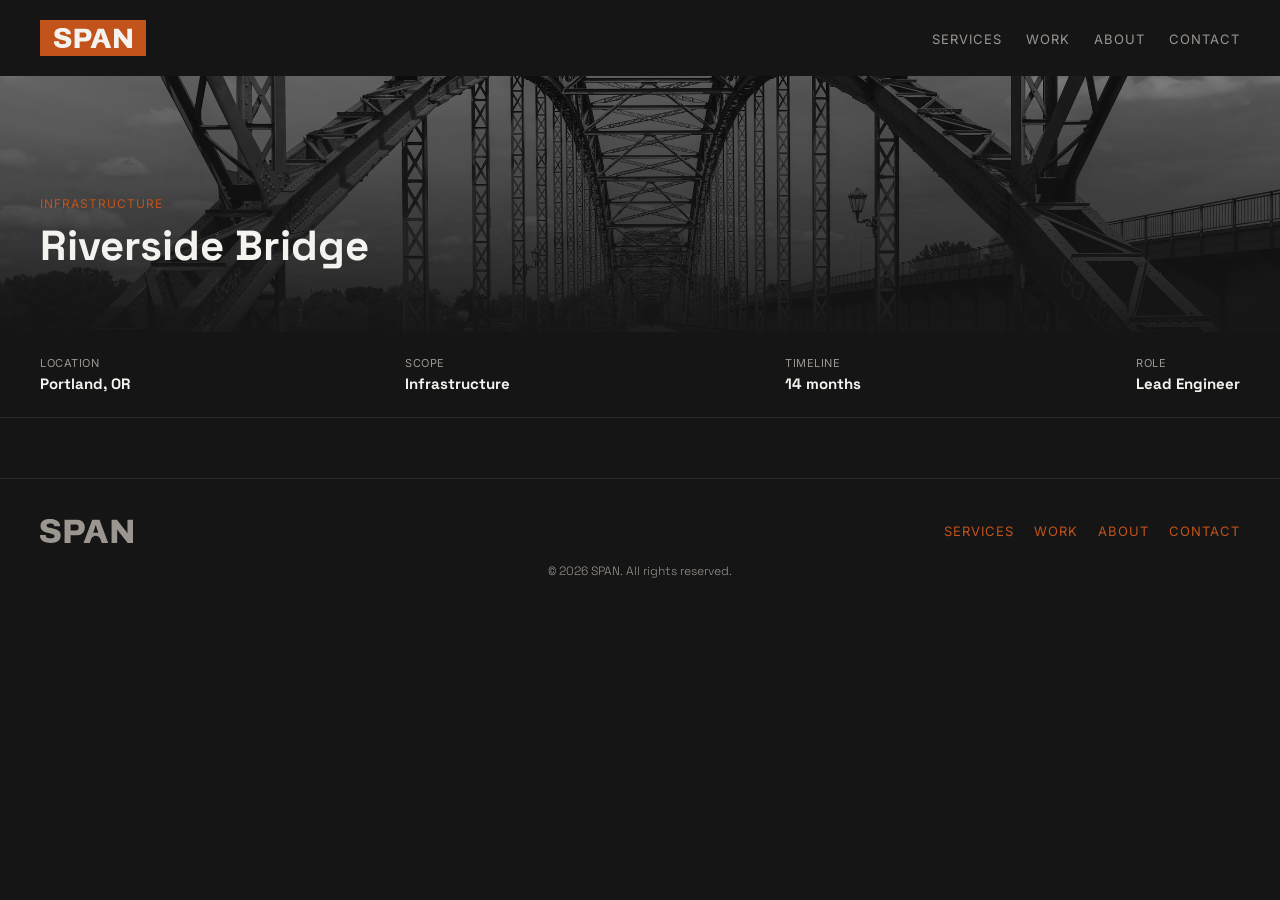
==== project.html @ c6a76f96 "Add project hero section and quick facts to project.html; enhance layout and styling" ====
<!doctype html>
<html lang="en">
  <head>
    <meta charset="UTF-8" />
    <meta name="viewport" content="width=device-width, initial-scale=1.0" />
    <title>Riverside Bridge - SPAN</title>
    <link rel="stylesheet" href="css/stylesheet.css" />
  </head>
  <body>
    <!-- NAVBAR -->
    <header>
      <nav>
        <a href="index.html" class="logo-badge">
          <img src="assets/logo/span-logo-large.svg" alt="SPAN logo" />
        </a>
        <ul class="nav-links">
          <li><a href="index.html#services">Services</a></li>
          <li><a href="index.html#work">Work</a></li>
          <li><a href="index.html#about">About</a></li>
          <li><a href="index.html#contact">Contact</a></li>
        </ul>
      </nav>
    </header>

    <main>
      <!-- Project Hero -->
      <section class="project-hero">
        <div class="project-hero-content">
          <span class="project-tag">Infrastructure</span>
          <h1>Riverside Bridge</h1>
        </div>
      </section>

      <!-- Quick Facts -->
      <section class="quick-facts">
        <div class="fact">
          <span class="fact-label">Location</span>
          <span class="fact-value">Portland, OR</span>
        </div>
        <div class="fact">
          <span class="fact-label">Scope</span>
          <span class="fact-value">Infrastructure</span>
        </div>
        <div class="fact">
          <span class="fact-label">Timeline</span>
          <span class="fact-value">14 months</span>
        </div>
        <div class="fact">
          <span class="fact-label">Role</span>
          <span class="fact-value">Lead Engineer</span>
        </div>
      </section>
    </main>

    <!-- Footer -->
    <footer>
      <div class="footer-top">
        <svg viewBox="0 0 1651.9 425.9" class="footer-logo-svg">
          <g>
            <path
              fill="currentColor"
              d="M189.2,425.6c-25.9,0-50.3-2.3-73-6.9-22.8-4.6-42.8-12.1-60.2-22.5s-31-24-41-41c-10-16.9-15-37.7-15-62.5v-5.4c0-2,.2-3.6.6-4.8h103.6c0,1.2,0,2.7-.3,4.5-.2,1.8-.3,3.3-.3,4.5,0,12.8,3.3,23,9.9,30.8s15.9,13.4,27.8,16.8c12,3.4,25.9,5.1,41.9,5.1s17-.4,24.5-1.2c7.6-.8,14.4-2.2,20.4-4.2s11.3-4.5,15.9-7.5c4.6-3,8-6.6,10.2-10.8,2.2-4.2,3.3-9.1,3.3-14.7,0-9.2-3.5-16.8-10.5-22.8s-16.4-11-28.1-15c-11.8-4-25.1-7.8-39.8-11.4-14.8-3.6-30.1-7.4-46.1-11.4-16-4-31.3-9-46.1-15-14.8-6-28-13.6-39.8-22.8s-21.2-20.6-28.1-34.4c-7-13.8-10.5-30.4-10.5-50s4.6-40.2,13.8-56c9.2-15.8,21.9-28.6,38-38.6,16.2-10,34.8-17.3,56-21.9C137.3,2.3,159.8,0,183.8,0s45.6,2.4,66.2,7.2c20.5,4.8,38.8,12.3,54.8,22.5s28.4,23,37.4,38.3c9,15.4,13.7,33.8,14.1,55.4v7.2h-103v-4.2c0-9.2-2.5-17.3-7.5-24.2-5-7-12.5-12.6-22.4-16.8-10-4.2-22.4-6.3-37.1-6.3s-27.2,1.4-37.4,4.2c-10.2,2.8-18,6.8-23.3,12-5.4,5.2-8.1,11.4-8.1,18.6s3.5,16,10.5,21.6c7,5.6,16.5,10.4,28.4,14.4,12,4,25.3,7.7,40.1,11.1,14.8,3.4,30,7,45.8,10.8s31,8.6,45.8,14.4c14.8,5.8,28.1,13.2,40.1,22.1,12,9,21.5,20.1,28.4,33.2,7,13.2,10.5,29.1,10.5,47.9,0,32.7-7.7,59.1-23,79-15.4,20-36.5,34.5-63.5,43.7s-57.4,13.8-91.3,13.8h0l-.1-.3Z"
            />
            <path
              fill="currentColor"
              d="M435.8,425.6V14.4h226.3c27.9,0,51.8,5.7,71.5,17.1,19.8,11.4,34.9,27.2,45.5,47.3,10.6,20.2,15.9,43.8,15.9,70.9s-5.5,52.1-16.5,72.4c-11,20.4-26.5,36.2-46.7,47.6s-44.2,17.1-72.1,17.1h-116.7v138.9h-107.2v-.1ZM543,204.1h91.6c16.8,0,29.5-4.7,38.3-14.1,8.8-9.4,13.2-22.4,13.2-39.2s-1.9-21.8-5.7-29.3c-3.8-7.6-9.5-13.5-17.1-17.7s-17.2-6.3-28.7-6.3h-91.6v106.6h0Z"
            />
            <path
              fill="currentColor"
              d="M1270.4,425.6V14.4h95.2l149.7,191c2.8,3.2,6.5,7.8,11.1,13.8s9.1,12.1,13.5,18.3,7.6,11.1,9.6,14.7l3-.6V14.4h99.4v411.3h-94.6l-158.7-201.1c-5.2-6.4-10.1-13-14.7-19.8s-8.3-12.4-11.1-16.8l-3,.6v237.1h-99.4v-.1Z"
            />
            <path
              fill="currentColor"
              d="M1056.3,14.4h-128.7l-154.5,411.3h110.2l23.3-67.8c.4-1.1.8-2.2,1.2-3.4h0c12.6-34.2,45.2-57.2,81.7-57.3,36.7-.1,69.7,22.9,82.3,57.2h0l24.5,71.2h114.3L1056.3,14.4ZM971.6,162.2c3-9.6,6-19.2,9-28.7s5.3-18.2,6.9-25.7h4.2c2,5.6,4,12.2,6,19.8s4.1,15.1,6.3,22.4c2.2,7.4,4.4,14.4,6.6,20.9,2.2,6.6,4.1,12.1,5.7,16.5l19.7,58.4h-92.6l20.2-58.4c2.4-7.2,5.1-15.6,8.1-25.1h0l-.1-.1Z"
            />
          </g>
        </svg>
        <div class="footer-nav">
          <a href="index.html#services">Services</a>
          <a href="index.html#work">Work</a>
          <a href="index.html#about">About</a>
          <a href="index.html#contact">Contact</a>
        </div>
      </div>
      <p class="footer-copyright">&copy; 2026 SPAN. All rights reserved.</p>
    </footer>

    <script src="js/main.js"></script>
  </body>
</html>
---- css/stylesheet.css ----
/* Fonts */

@import url("https://fonts.googleapis.com/css2?family=Inter:ital,opsz,wght@0,14..32,100..900;1,14..32,100..900&family=Space+Grotesk:wght@300..700&display=swap");

/* RESET */

* {
  margin: 0;
  padding: 0;
  box-sizing: border-box;
}

/* Brand variables */

:root {
  --color-background: #151515;
  --color-charcoal: #1a1a1a;
  --color-offwhite: #f5f3ef;
  --color-steel: #9c9691;
  --color-rust: #c1531b;

  --font-header: "Space Grotesk", sans-serif;
  --font-body: "Inter", sans-serif;
}

body {
  font-family: var(--font-body);
  background-color: var(--color-background);
  color: var(--color-offwhite);
}

/* Header / Nav */

header {
  padding: 20px 40px;
}

nav {
  display: flex;
  justify-content: space-between;
  align-items: center;
}

.logo-badge {
  background-color: var(--color-rust);
  padding: 8px 14px;
  display: inline-block;
}

.logo-badge img {
  height: 20px;
  display: block;
}

.nav-links {
  display: flex;
  list-style: none;
  gap: 24px;
}

.nav-links a {
  color: var(--color-steel);
  text-decoration: none;
  font-size: 13px;
  letter-spacing: 1px;
  text-transform: uppercase;
}

/* Hero */

.hero {
  position: relative;
  text-align: center;
  padding: 160px 20px;
}

.hero::before {
  content: "";
  position: absolute;
  inset: 0;
  background-image: url("../assets/images/homepage-hero-image.jpg");
  background-size: cover;
  background-position: center;
  filter: grayscale(100%);
  z-index: 0;
}

.hero-overlay {
  position: absolute;
  inset: 0;
  background: linear-gradient(
    180deg,
    rgba(21, 21, 21, 0.75),
    rgba(21, 21, 21, 1)
  );
  z-index: 0;
}

.hero-content {
  position: relative;
  z-index: 1;
}

.hero h1 {
  font-family: var(--font-header);
  font-size: 48px;
  font-weight: 700;
  line-height: 1.1;
  margin-bottom: 24px;
}

.hero p {
  color: var(--color-steel);
  font-size: 15px;
  margin-bottom: 24px;
}

.btn-primary {
  display: inline-block;
  background-color: var(--color-rust);
  color: var(--color-offwhite);
  padding: 12px 28px;
  border-radius: 4px;
  text-decoration: none;
  font-weight: 600;
}

/* Services */

.services {
  padding: 80px 40px;
}

.services h2 {
  font-size: 13px;
  letter-spacing: 1px;
  color: var(--color-steel);
  text-transform: uppercase;
  margin-bottom: 24px;
}

.services-grid {
  display: grid;
  grid-template-columns: repeat(3, 1fr);
  gap: 20px;
}

.service-card {
  background-color: #1e1e1e;
  border: 1px solid #2a2a2a;
  border-radius: 8px;
  padding: 24px;
  text-align: center;
}

.service-icon {
  width: 32px;
  height: 32px;
  display: block;
}

.service-card h3 {
  font-family: var(--font-header);
  font-size: 18px;
}

.service-icon-badge {
  width: 60px;
  height: 60px;
  background-color: var(--color-rust);
  border-radius: 8px;
  display: flex;
  align-items: center;
  justify-content: center;
  margin: 0 auto 16px;
}

/* Featured Projects */

.projects {
  padding: 0 40px 80px;
}

.projects h2 {
  font-size: 13px;
  letter-spacing: 1px;
  color: var(--color-steel);
  text-transform: uppercase;
  margin-bottom: 24px;
}

.projects-grid {
  display: grid;
  grid-template-columns: repeat(2, 1fr);
  gap: 20px;
}

.project-card {
  display: block;
  text-decoration: none;
  border-radius: 8px;
  overflow: hidden;
  background-color: #1e1e1e;
}

.project-card img {
  width: 100%;
  height: 240px;
  object-fit: cover;
  display: block;
  filter: grayscale(100%);
}

.project-info {
  padding: 16px 20px;
}

.project-info h3 {
  font-family: var(--font-header);
  color: var(--color-offwhite);
  font-size: 16px;
  margin-bottom: 4px;
}

.project-info p {
  color: var(--color-steel);
  font-size: 13px;
}

/* Stats */

.stats {
  display: flex;
  justify-content: space-around;
  background-color: #1e1e1e;
  border: 1px solid #2a2a2a;
  border-radius: 8px;
  margin: 0 40px 80px;
  padding: 32px 32px;
}

.stat {
  text-align: center;
}

.stat-number {
  font-family: var(--font-header);
  font-size: 32px;
  font-weight: 700;
  color: var(--color-rust);
}

.stat-label {
  color: var(--color-steel);
  font-size: 12px;
  letter-spacing: 1px;
  text-transform: uppercase;
  margin-top: 4px;
}

/* Why Us */

.why-us {
  padding: 0 40px 80px;
  max-width: none;
}

.why-container {
  display: flex;
  gap: 40px;
  align-items: flex-start;
}

.why-list {
  flex: 1;
}

.why-image {
  flex: 1;
}

.why-image img {
  width: 100%;
  height: 480px;
  object-fit: cover;
  border-radius: 8px;
  display: block;
  filter: grayscale(100%);
}

.why-us h2 {
  font-size: 13px;
  letter-spacing: 1px;
  color: var(--color-steel);
  text-transform: uppercase;
  margin-bottom: 24px;
}

.why-item {
  border-top: 1px solid #2a2a2a;
  padding: 16px 0;
  cursor: pointer;
}

.why-item:last-child {
  border-bottom: 1px solid #2a2a2a;
}

.why-header {
  display: flex;
  align-items: baseline;
  gap: 12px;
}

.why-number {
  color: var(--color-steel);
  font-size: 25px;
}

.why-item.active .why-number {
  color: var(--color-rust);
}

.why-title {
  font-family: var(--font-header);
  font-weight: 700;
  font-size: 16px;
}

.why-item.active .why-title {
  color: var(--color-rust);
}

.why-body {
  max-height: 0;
  overflow: hidden;
  transition: max-height 0.3s ease;
}

.why-item.active .why-body {
  max-height: 200px;
}

.why-body p {
  color: var(--color-steel);
  font-size: 13px;
  line-height: 1.6;
  padding-top: 10px;
}

/* Footer */

footer {
  padding: 40px;
  border-top: 1px solid #2a2a2a;
  text-align: center;
}

.footer-top {
  display: flex;
  justify-content: space-between;
  align-items: center;
  margin-bottom: 20px;
}

.footer-logo-svg {
  height: 24px;
  width: auto;
  color: var(--color-steel);
  display: block;
}

.footer-nav {
  display: flex;
  gap: 20px;
}

.footer-nav a {
  color: var(--color-rust);
  text-decoration: none;
  font-size: 13px;
  letter-spacing: 1px;
  text-transform: uppercase;
}

.footer-copyright {
  color: var(--color-steel);
  font-family: var(--font-header);
  font-weight: 100;
  font-size: 12px;
}

.about {
  display: flex;
  gap: 40px;
  align-items: center;
  padding: 0 40px 80px;
}

.about-text {
  flex: 1;
}

.about-text h2 {
  font-size: 13px;
  letter-spacing: 1px;
  color: var(--color-steel);
  text-transform: uppercase;
  margin-bottom: 16px;
}

.about-logo-badge {
  margin-bottom: 20px;
}

.about-logo-badge img {
  height: 32px;
}

.about-text p {
  color: var(--color-offwhite);
  font-size: 14px;
  line-height: 1.7;
}

.about-image {
  flex: 1;
}

.about-image img {
  width: 100%;
  height: 480px;
  object-fit: cover;
  border-radius: 8px;
  display: block;
}

.contact {
  background-color: #1e1e1e;
  border: 1px solid #2a2a2a;
  border-radius: 8px;
  margin: 0 40px 80px;
  padding: 60px 20px;
  text-align: center;
}

.contact h2 {
  font-family: var(--font-header);
  font-size: 28px;
  font-weight: 700;
  margin-bottom: 12px;
}

.contact p {
  color: var(--color-steel);
  font-size: 14px;
  margin-bottom: 20px;
}
.contact-info {
  display: flex;
  flex-direction: column;
  gap: 6px;
}

.contact-info a,
.contact-info span {
  color: var(--color-rust);
  text-decoration: none;
  font-size: 15px;
}

/* Project Hero */

.project-hero {
  position: relative;
  padding: 120px 40px 60px;
  overflow: hidden;
}

.project-hero::before {
  content: "";
  position: absolute;
  inset: 0;
  background-image: url("../assets/images/riverside-bridge.jpg");
  background-size: cover;
  background-position: center;
  filter: grayscale(100%);
  z-index: 0;
}

.project-hero::after {
  content: "";
  position: absolute;
  inset: 0;
  background: linear-gradient(
    180deg,
    rgba(21, 21, 21, 0.5),
    rgba(21, 21, 21, 0.95)
  );
  z-index: 0;
}

.project-hero-content {
  position: relative;
  z-index: 1;
}

.project-tag {
  display: block;
  color: var(--color-rust);
  font-size: 12px;
  letter-spacing: 1px;
  text-transform: uppercase;
  margin-bottom: 8px;
}

.project-hero h1 {
  font-family: var(--font-header);
  font-size: 42px;
  font-weight: 700;
}

/* Quick-facts */

.quick-facts {
  display: flex;
  justify-content: space-between;
  padding: 24px 40px;
  border-bottom: 1px solid #2a2a2a;
  margin-bottom: 60px;
}

.fact {
  display: flex;
  flex-direction: column;
  gap: 4px;
}

.fact-label {
  color: var(--color-steel);
  font-size: 11px;
  letter-spacing: 0.5px;
  text-transform: uppercase;
}

.fact-value {
  font-family: var(--font-header);
  font-weight: 700;
  font-size: 15px;
}
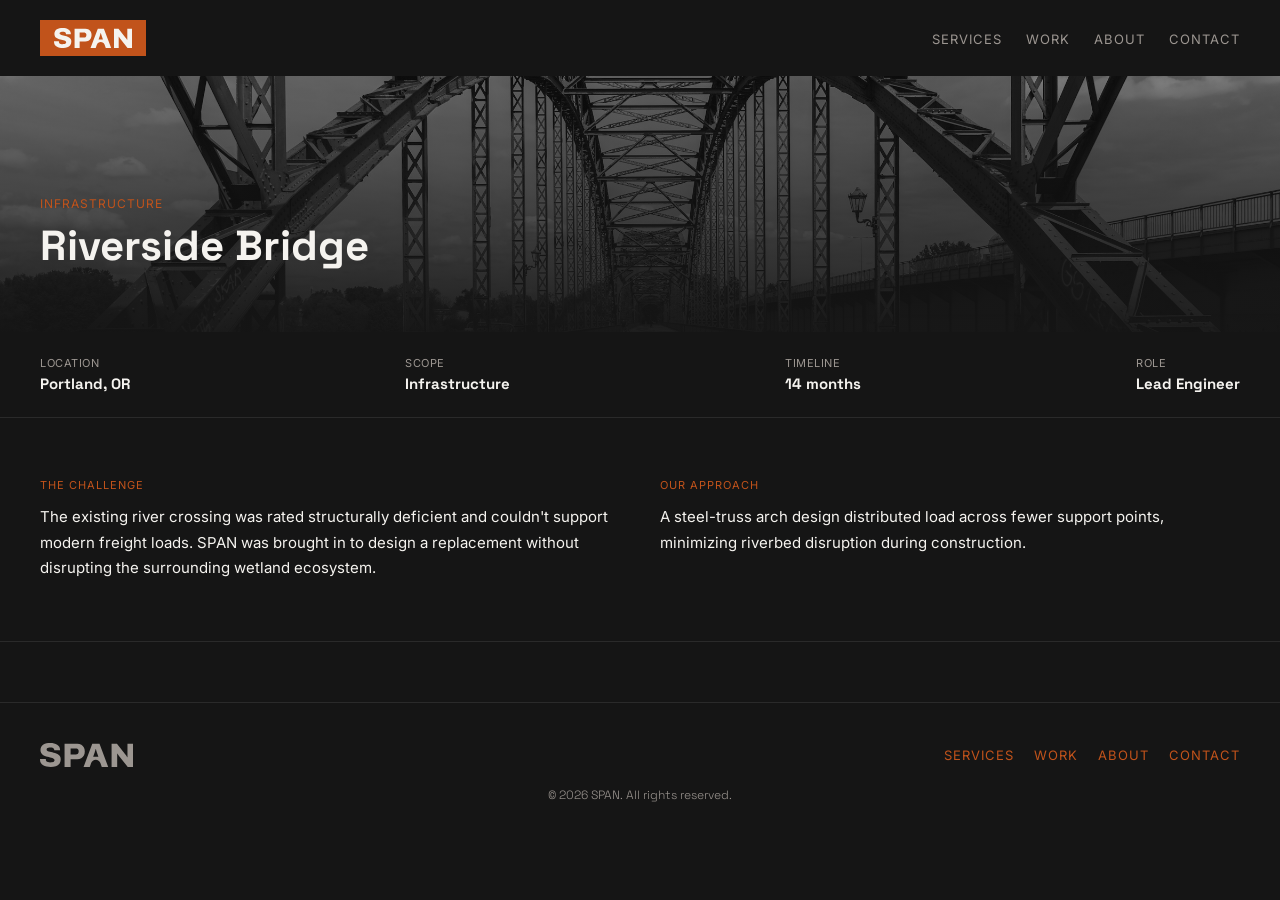
==== commit da931cc5: "Add Challenge and Approach section to project.html; enhance layout and styling in stylesheet.css" ====
--- a/project.html
+++ b/project.html
@@ -50,6 +50,25 @@
           <span class="fact-value">Lead Engineer</span>
         </div>
       </section>
+
+      <!-- Challenge + Approach -->
+      <section class="challenge-approach">
+        <div class="ca-block">
+          <span class="ca-label">The Challenge</span>
+          <p>
+            The existing river crossing was rated structurally deficient and
+            couldn't support modern freight loads. SPAN was brought in to design
+            a replacement without disrupting the surrounding wetland ecosystem.
+          </p>
+        </div>
+        <div class="ca-block">
+          <span class="ca-label">Our Approach</span>
+          <p>
+            A steel-truss arch design distributed load across fewer support
+            points, minimizing riverbed disruption during construction.
+          </p>
+        </div>
+      </section>
     </main>
 
     <!-- Footer -->
--- a/css/stylesheet.css
+++ b/css/stylesheet.css
@@ -548,3 +548,31 @@
   font-weight: 700;
   font-size: 15px;
 }
+
+/* Challenge + Approach */
+.challenge-approach {
+  display: flex;
+  gap: 40px;
+  padding: 0 40px 60px;
+  border-bottom: 1px solid #2a2a2a;
+  margin-bottom: 60px;
+}
+
+.ca-block {
+  flex: 1;
+}
+
+.ca-label {
+  display: block;
+  color: var(--color-rust);
+  font-size: 11px;
+  letter-spacing: 1px;
+  text-transform: uppercase;
+  margin-bottom: 12px;
+}
+
+.ca-block p {
+  font-size: 15px;
+  line-height: 1.7;
+  color: var(--color-offwhite);
+}
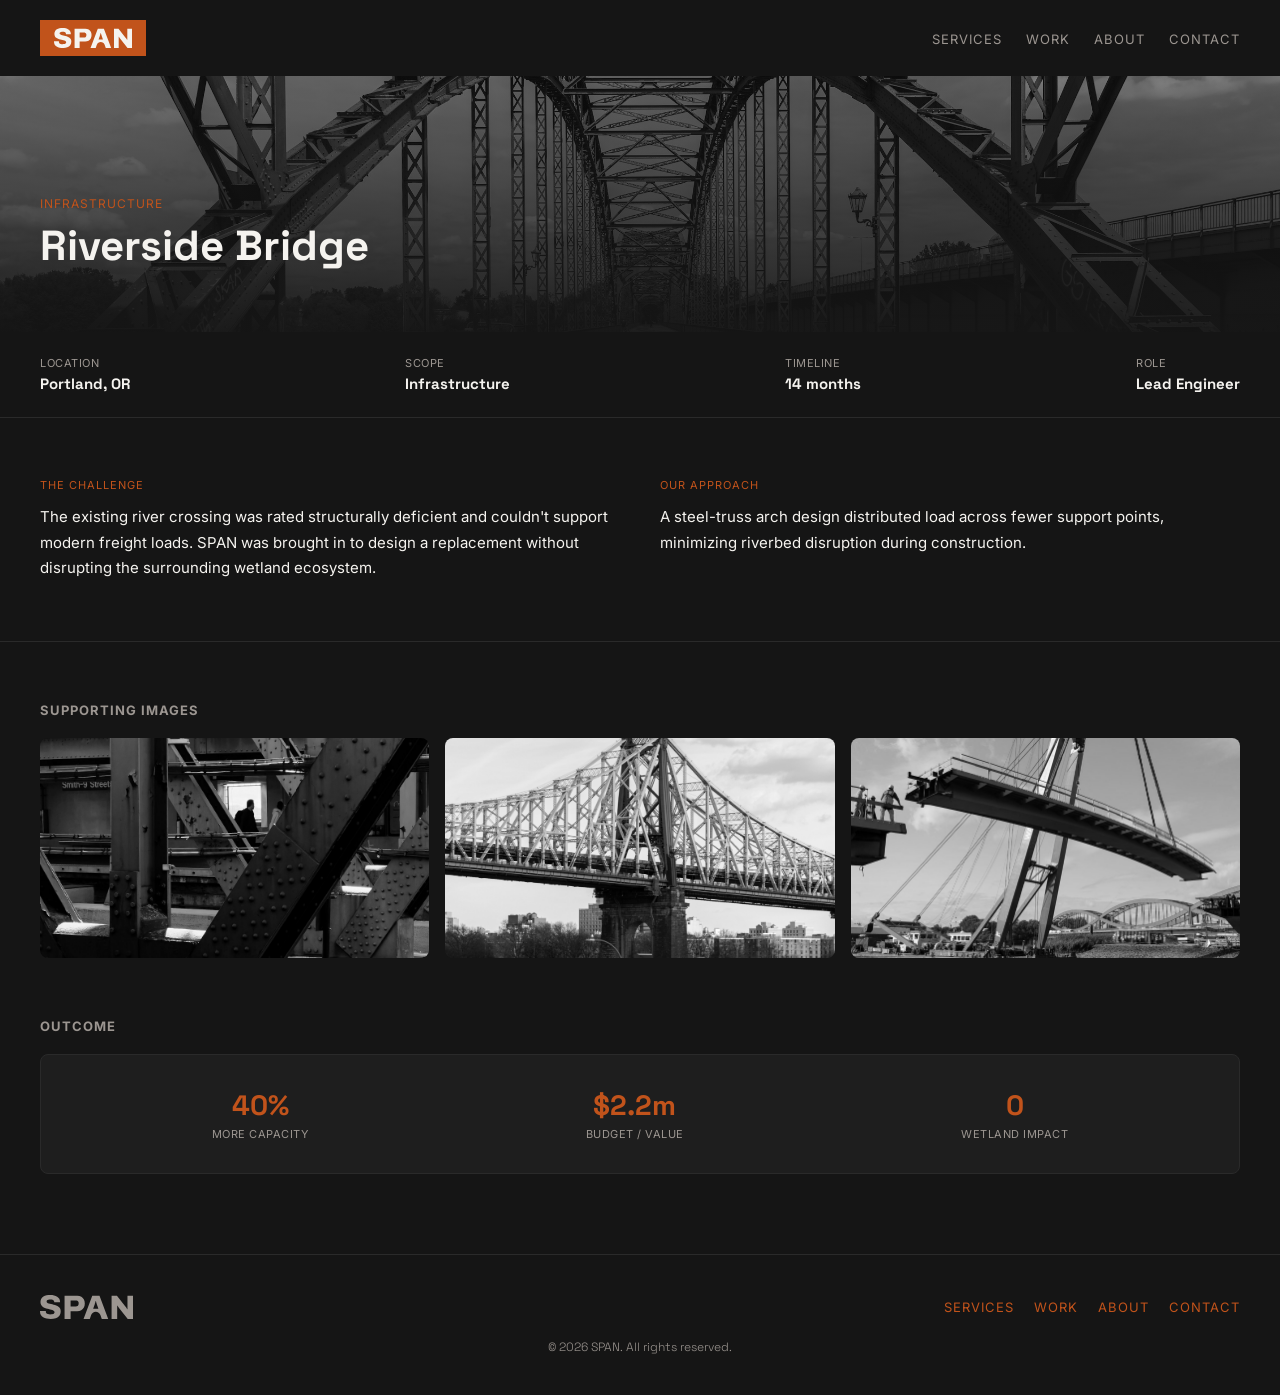
==== commit a457d943: "Refactor code structure for improved readability and maintainability" ====
--- a/project.html
+++ b/project.html
@@ -69,6 +69,44 @@
           </p>
         </div>
       </section>
+
+      <!-- Supporting Images -->
+      <section class="supporting-images">
+        <h2>supporting Images</h2>
+        <div class="supporting-grid">
+          <img
+            src="assets/images/riverside-detail-1.jpg"
+            alt="Structural detail of River Bridge"
+          />
+          <img
+            src="assets/images/riverside-detail-2.jpg"
+            alt="Riverside Bridge span view"
+          />
+          <img
+            src="assets/images/riverside-detail-3.jpg"
+            alt="Riverside Bridge construction"
+          />
+        </div>
+      </section>
+
+      <!-- Outcome -->
+      <section class="outcome">
+        <h2>Outcome</h2>
+        <div class="outcome-stats">
+          <div class="outcome-stat">
+            <div class="outcome-number">40%</div>
+            <div class="outcome-label">More Capacity</div>
+          </div>
+          <div class="outcome-stat">
+            <div class="outcome-number">$2.2m</div>
+            <div class="outcome-label">Budget / Value</div>
+          </div>
+          <div class="outcome-stat">
+            <div class="outcome-number">0</div>
+            <div class="outcome-label">Wetland Impact</div>
+          </div>
+        </div>
+      </section>
     </main>
 
     <!-- Footer -->
--- a/css/stylesheet.css
+++ b/css/stylesheet.css
@@ -550,6 +550,7 @@
 }
 
 /* Challenge + Approach */
+
 .challenge-approach {
   display: flex;
   gap: 40px;
@@ -576,3 +577,74 @@
   line-height: 1.7;
   color: var(--color-offwhite);
 }
+
+/* Supporting Images */
+
+.supporting-images {
+  padding: 0 40px 60px;
+}
+
+.supporting-images h2 {
+  font-size: 13px;
+  letter-spacing: 1px;
+  color: var(--color-steel);
+  text-transform: uppercase;
+  margin-bottom: 20px;
+}
+
+.supporting-grid {
+  display: grid;
+  grid-template-columns: repeat(3, 1fr);
+  gap: 16px;
+}
+
+.supporting-grid img {
+  width: 100%;
+  height: 220px;
+  object-fit: cover;
+  border-radius: 8px;
+  display: block;
+  filter: grayscale(100%);
+}
+
+/* Outcome */
+
+.outcome {
+  padding: 0 40px 80px;
+}
+
+.outcome h2 {
+  font-size: 13px;
+  letter-spacing: 1px;
+  color: var(--color-steel);
+  text-transform: uppercase;
+  margin-bottom: 20px;
+}
+
+.outcome-stats {
+  display: flex;
+  justify-content: space-around;
+  background-color: #1e1e1e;
+  border: 1px solid #2a2a2a;
+  border-radius: 8px;
+  padding: 32px;
+}
+
+.outcome-stat {
+  text-align: center;
+}
+
+.outcome-number {
+  font-family: var(--font-header);
+  font-size: 28px;
+  font-weight: 700;
+  color: var(--color-rust);
+}
+
+.outcome-label {
+  color: var(--color-steel);
+  font-size: 11px;
+  letter-spacing: 0.5px;
+  text-transform: uppercase;
+  margin-top: 4px;
+}
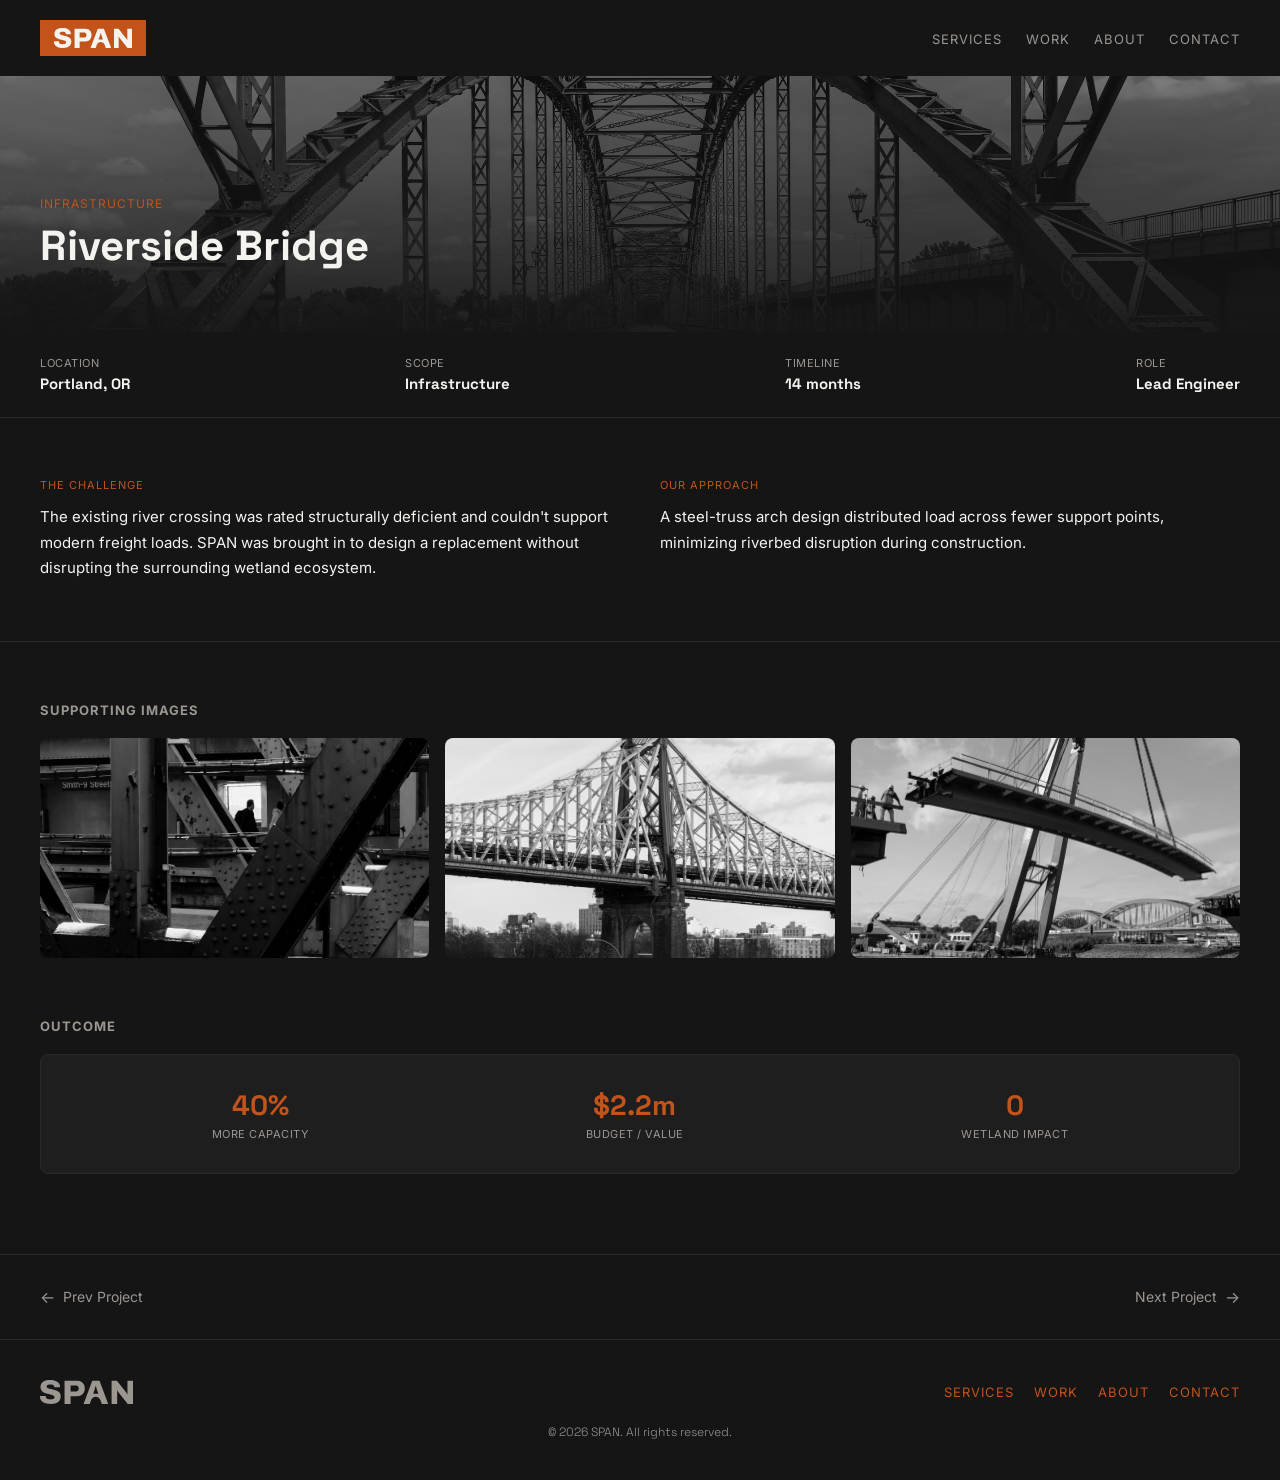
==== commit caf047ba: "Add project navigation section with previous and next links; improve heading capitalization" ====
--- a/project.html
+++ b/project.html
@@ -72,7 +72,7 @@
 
       <!-- Supporting Images -->
       <section class="supporting-images">
-        <h2>supporting Images</h2>
+        <h2>Supporting Images</h2>
         <div class="supporting-grid">
           <img
             src="assets/images/riverside-detail-1.jpg"
@@ -106,6 +106,18 @@
             <div class="outcome-label">Wetland Impact</div>
           </div>
         </div>
+      </section>
+
+      <!-- Prev/Next Navigation -->
+      <section class="project-nav">
+        <a href="project.html" class="project-nav-link prev">
+          <span class="nav-arrow">←</span>
+          <span>Prev Project</span>
+        </a>
+        <a href="project.html" class="project-nav-link next">
+          <span>Next Project</span>
+          <span class="nav-arrow">→</span>
+        </a>
       </section>
     </main>
 
--- a/css/stylesheet.css
+++ b/css/stylesheet.css
@@ -648,3 +648,30 @@
   text-transform: uppercase;
   margin-top: 4px;
 }
+
+/* Project Nav */
+
+.project-nav {
+  display: flex;
+  justify-content: space-between;
+  padding: 32px 40px;
+  border-top: 1px solid #2a2a2a;
+}
+
+.project-nav-link {
+  display: flex;
+  align-items: center;
+  gap: 8px;
+  color: var(--color-steel);
+  text-decoration: none;
+  font-size: 14px;
+  transition: color 0.2s ease;
+}
+
+.project-nav-link:hover {
+  color: var(--color-rust);
+}
+
+.nav-arrow {
+  font-size: 16px;
+}
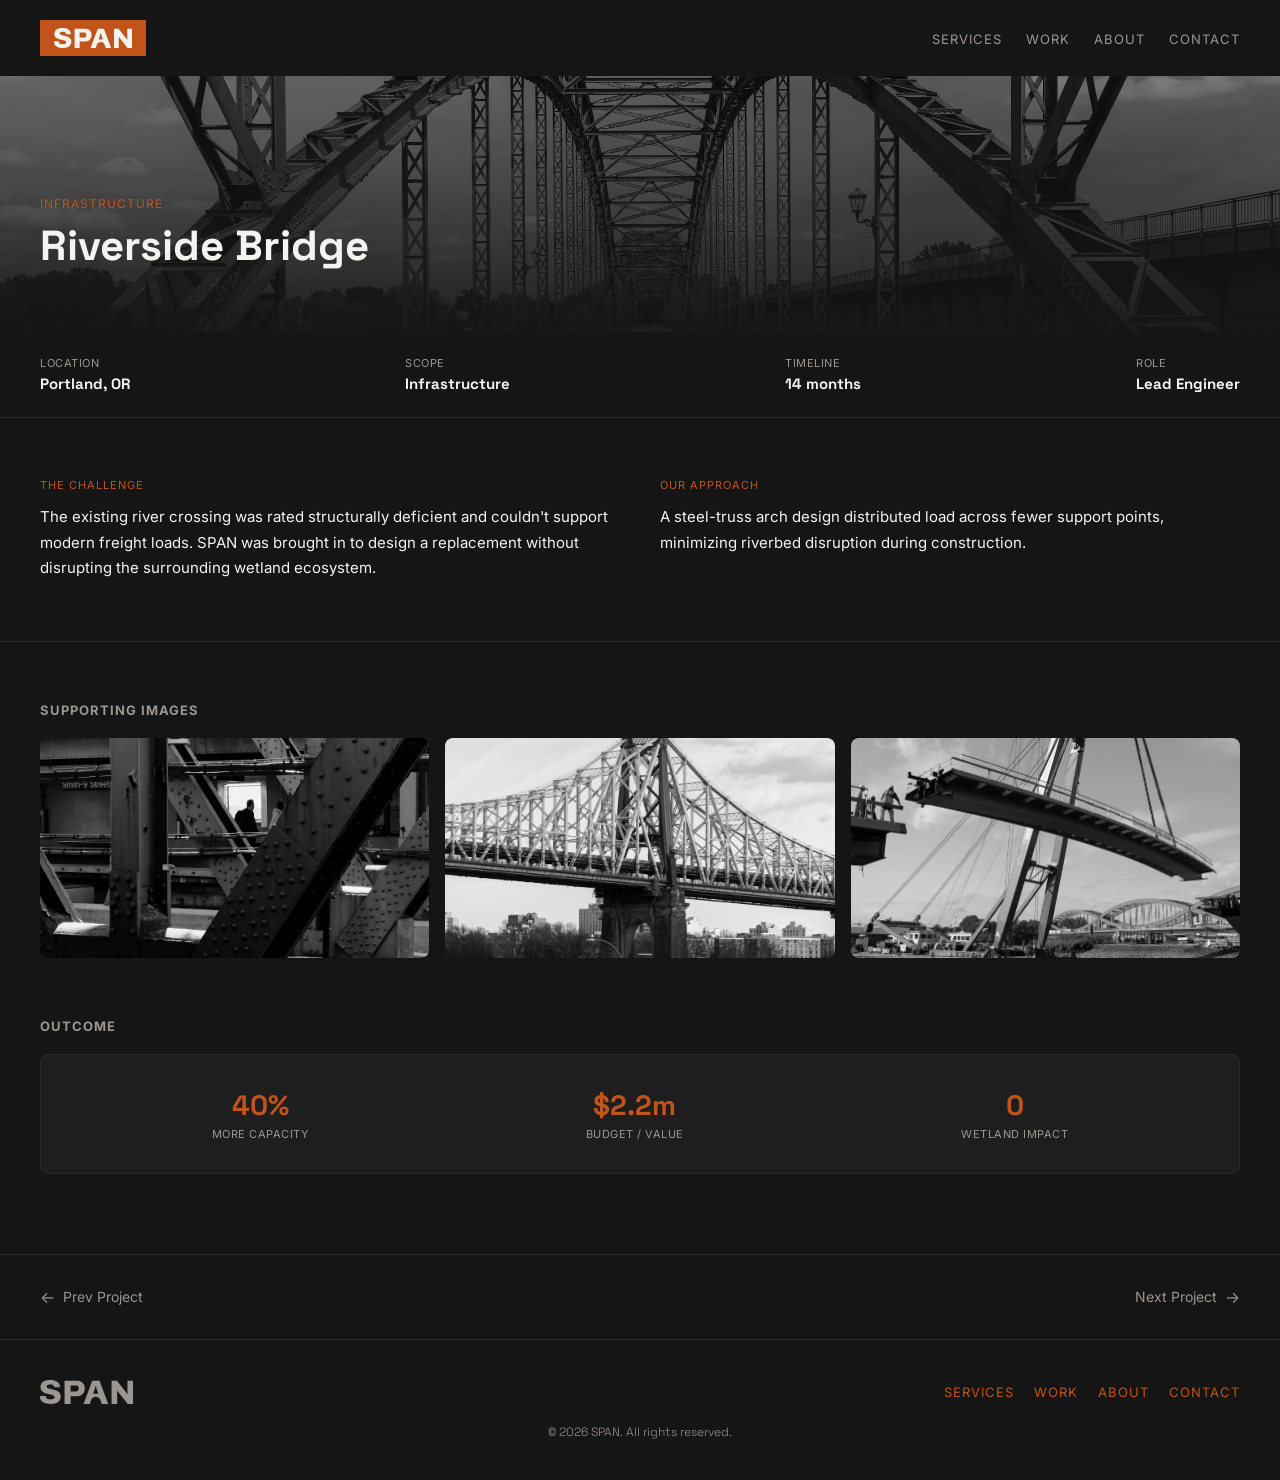
==== commit 2d97df13: "Add fade-in animations to footer and project hero elements; fix meta description typo in HTML files" ====
--- a/project.html
+++ b/project.html
@@ -3,6 +3,10 @@
   <head>
     <meta charset="UTF-8" />
     <meta name="viewport" content="width=device-width, initial-scale=1.0" />
+    <meta
+      name="description"
+      content="Riverside Bridge — a structural replacement designed by SPAN to restore freight capacity while protecting the surrounding wetland ecosystem."
+    />
     <title>Riverside Bridge - SPAN</title>
     <link rel="stylesheet" href="css/stylesheet.css" />
   </head>
@@ -13,7 +17,12 @@
         <a href="index.html" class="logo-badge">
           <img src="assets/logo/span-logo-large.svg" alt="SPAN logo" />
         </a>
-        <ul class="nav-links">
+        <button class="menu-toggle" id="menu-toggle" aria-label="Toggle menu">
+          <span></span>
+          <span></span>
+          <span></span>
+        </button>
+        <ul class="nav-links" id="nav-links">
           <li><a href="index.html#services">Services</a></li>
           <li><a href="index.html#work">Work</a></li>
           <li><a href="index.html#about">About</a></li>
--- a/css/stylesheet.css
+++ b/css/stylesheet.css
@@ -29,6 +29,12 @@
   color: var(--color-offwhite);
 }
 
+/* HTML */
+
+html {
+  scroll-behavior: smooth;
+}
+
 /* Header / Nav */
 
 header {
@@ -64,6 +70,27 @@
   font-size: 13px;
   letter-spacing: 1px;
   text-transform: uppercase;
+  position: relative;
+  transition: color 0.2s ease;
+}
+
+.nav-links a:hover {
+  color: var(--color-offwhite);
+}
+
+.nav-links a::after {
+  content: "";
+  position: absolute;
+  bottom: -4px;
+  left: 0;
+  width: 0;
+  height: 1px;
+  background-color: var(--color-rust);
+  transition: width 0.2s ease;
+}
+
+.nav-links a:hover::after {
+  width: 100%;
 }
 
 /* Hero */
@@ -83,6 +110,7 @@
   background-position: center;
   filter: grayscale(100%);
   z-index: 0;
+  animation: fadeIn 1.2s ease forwards;
 }
 
 .hero-overlay {
@@ -94,11 +122,14 @@
     rgba(21, 21, 21, 1)
   );
   z-index: 0;
+  animation: fadeIn 1.2s ease forwards;
 }
 
 .hero-content {
   position: relative;
   z-index: 1;
+  animation: fadeIn 1s ease forwards;
+  opacity: 0;
 }
 
 .hero h1 {
@@ -107,12 +138,18 @@
   font-weight: 700;
   line-height: 1.1;
   margin-bottom: 24px;
+  animation: fadeIn 0.8s ease forwards;
+  animation-delay: 0.1s;
+  opacity: 0;
 }
 
 .hero p {
   color: var(--color-steel);
   font-size: 15px;
   margin-bottom: 24px;
+  animation: fadeIn 0.8s ease forwards;
+  animation-delay: 0.3s;
+  opacity: 0;
 }
 
 .btn-primary {
@@ -125,6 +162,23 @@
   font-weight: 600;
 }
 
+.hero .btn-primary {
+  animation: fadeIn 0.8s ease forwards;
+  animation-delay: 0.5s;
+  opacity: 0;
+}
+
+@keyframes fadeIn {
+  from {
+    opacity: 0;
+    transform: translateY(20px);
+  }
+  to {
+    opacity: 1;
+    transform: translateY(0px);
+  }
+}
+
 /* Services */
 
 .services {
@@ -268,7 +322,7 @@
 .why-container {
   display: flex;
   gap: 40px;
-  align-items: flex-start;
+  align-items: center;
 }
 
 .why-list {
@@ -348,6 +402,10 @@
   padding-top: 10px;
 }
 
+.why-body-image {
+  display: none;
+}
+
 /* Footer */
 
 footer {
@@ -381,6 +439,27 @@
   font-size: 13px;
   letter-spacing: 1px;
   text-transform: uppercase;
+  position: relative;
+  transition: color 0.2s ease;
+}
+
+.footer-nav a:hover {
+  color: var(--color-offwhite);
+}
+
+.footer-nav a::after {
+  content: "";
+  position: absolute;
+  bottom: -4px;
+  left: 0;
+  width: 0;
+  height: 1px;
+  background-color: var(--color-rust);
+  transition: width 0.2s ease;
+}
+
+.footer-nav a:hover::after {
+  width: 100%;
 }
 
 .footer-copyright {
@@ -399,6 +478,7 @@
 
 .about-text {
   flex: 1;
+  order: 2;
 }
 
 .about-text h2 {
@@ -419,12 +499,13 @@
 
 .about-text p {
   color: var(--color-offwhite);
-  font-size: 14px;
+  font-size: 17px;
   line-height: 1.7;
 }
 
 .about-image {
   flex: 1;
+  order: 1;
 }
 
 .about-image img {
@@ -486,6 +567,7 @@
   background-position: center;
   filter: grayscale(100%);
   z-index: 0;
+  animation: fadeIn 1.2s ease forwards;
 }
 
 .project-hero::after {
@@ -498,11 +580,14 @@
     rgba(21, 21, 21, 0.95)
   );
   z-index: 0;
+  animation: fadeIn 1.2s ease forwards;
 }
 
 .project-hero-content {
   position: relative;
   z-index: 1;
+  animation: fadeIn 1.2s ease forwards;
+  opacity: 0;
 }
 
 .project-tag {
@@ -675,3 +760,186 @@
 .nav-arrow {
   font-size: 16px;
 }
+
+/* Hamburger Menu - Mobile */
+
+.menu-toggle {
+  display: none;
+  flex-direction: column;
+  justify-content: center;
+  align-items: center;
+  gap: 5px;
+  width: 48px;
+  height: 40px;
+  background-color: #1e1e1e;
+  border: 1px solid #2a2a2a;
+  border-radius: 8px;
+  cursor: pointer;
+  padding: 0 10px;
+}
+
+.menu-toggle span {
+  display: block;
+  height: 2px;
+  width: 100%;
+  background-color: var(--color-steel);
+}
+
+@media (max-width: 768px) {
+  .services-grid {
+    grid-template-columns: 1fr;
+  }
+  .projects-grid {
+    grid-template-columns: 1fr;
+  }
+
+  .stats {
+    flex-direction: column;
+    gap: 24px;
+  }
+
+  .why-container {
+    flex-direction: column;
+  }
+
+  .why-container {
+    flex-direction: column;
+  }
+
+  .why-image img {
+    height: 280px;
+  }
+
+  .about {
+    flex-direction: column;
+  }
+
+  .about {
+    align-items: stretch;
+  }
+
+  .about-text {
+    order: 0;
+  }
+
+  .about-image {
+    order: 0;
+  }
+
+  .about-image img {
+    height: 180px;
+  }
+
+  .hero h1 {
+    font-size: 32px;
+  }
+
+  header,
+  .services,
+  .projects,
+  .why-us,
+  .about,
+  .contact {
+    padding-left: 20px;
+    padding-right: 20px;
+  }
+
+  .why-image {
+    display: none;
+  }
+
+  .why-body-image {
+    display: none;
+    width: 100%;
+    height: 180px;
+    object-fit: cover;
+    border-radius: 8px;
+    filter: grayscale(100%);
+    margin-top: 12px;
+    margin-bottom: 12px;
+  }
+
+  .why-item.active .why-body-image {
+    display: block;
+  }
+
+  .why-item.active .why-body {
+    max-height: 400px;
+  }
+
+  .menu-toggle {
+    display: flex;
+  }
+
+  .nav-links {
+    display: none;
+    position: absolute;
+    top: 70px;
+    left: 0;
+    right: 0;
+    background-color: var(--color-charcoal);
+    flex-direction: column;
+    padding: 20px 40px;
+    gap: 16px;
+    z-index: 10;
+  }
+
+  .nav-links.open {
+    display: flex;
+  }
+
+  header {
+    position: relative;
+  }
+
+  .project-hero {
+    padding: 100px 20px 40px;
+  }
+
+  .project-hero h1 {
+    font-size: 28px;
+  }
+
+  .quick-facts {
+    flex-wrap: wrap;
+    gap: 20px;
+    padding: 32px;
+  }
+
+  .challenge-approach {
+    flex-direction: column;
+    padding: 0 20px 40px;
+    gap: 32px;
+  }
+
+  .supporting-images {
+    padding: 0 20px 40px;
+  }
+
+  .supporting-grid {
+    grid-template-columns: 1fr;
+  }
+
+  .outcome {
+    padding: 0 20px 40px;
+  }
+
+  .outcome-stats {
+    flex-direction: column;
+    gap: 20px;
+  }
+
+  .project-nav {
+    padding: 24px 20px;
+  }
+
+  .footer-top {
+    flex-direction: column;
+    gap: 16px;
+  }
+
+  .footer-nav {
+    flex-direction: column;
+    gap: 10px;
+  }
+}
